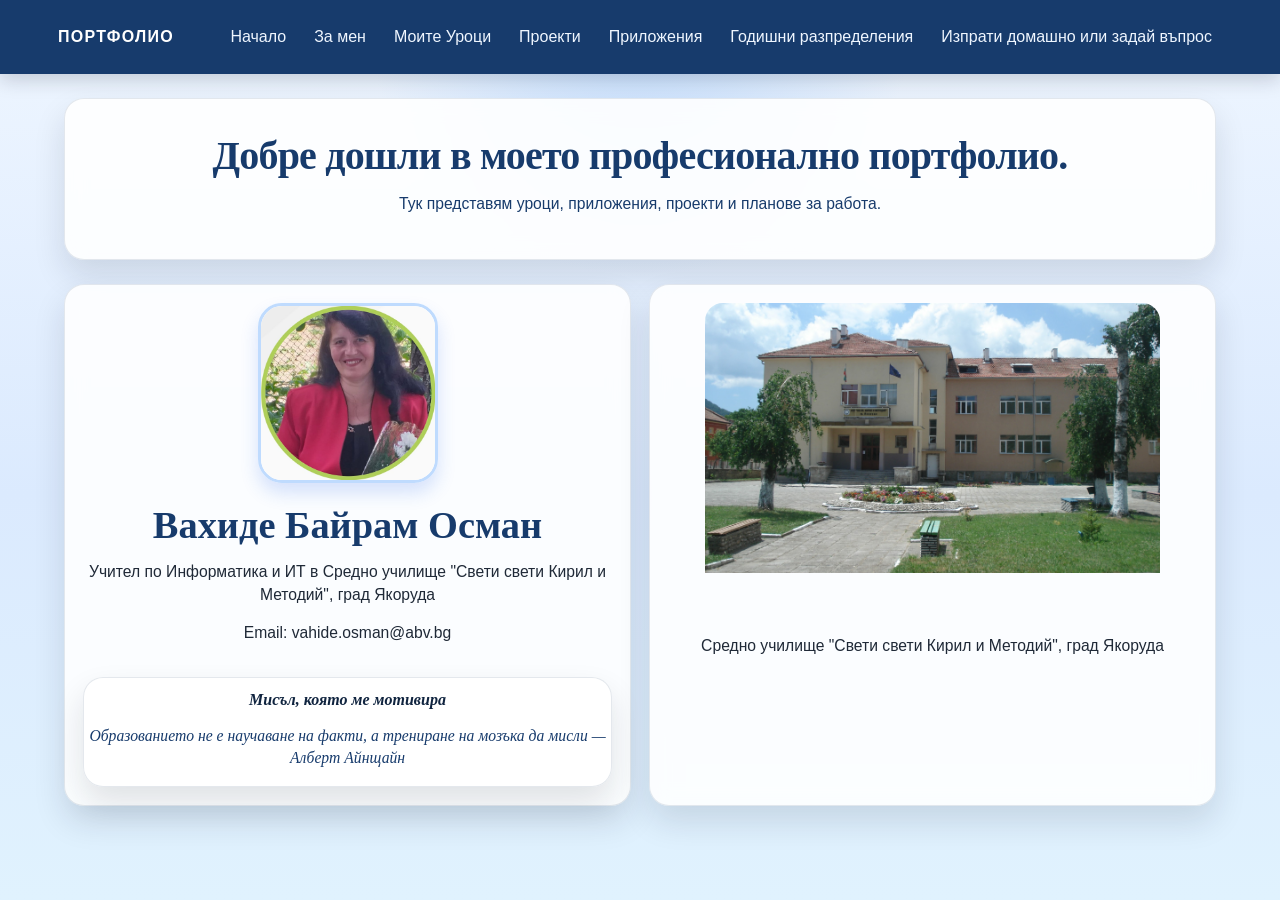
==== index.html @ 43880a48 "Commit all files" ====
<!DOCTYPE html>
<html lang="bg">
  <head>
    <meta charset="UTF-8" />
    <meta name="viewport" content="width=device-width, initial-scale=1.0" />
    <title>Портфолио за AI проект</title>
    <link rel="stylesheet" href="styles.css" />
  </head>
  <body>
    <nav class="navbar">
      <div class="navbar-inner">
        <p class="brand">Портфолио</p>
        <ul class="nav-links">
          <li><a class="nav-link" href="index.html">Начало</a></li>
          <li><a class="nav-link" href="about.html">За мен</a></li>
          <li><a class="nav-link" href="lessons.html">Моите Уроци</a></li>
          <li><a class="nav-link" href="projects.html">Проекти</a></li>
          <li><a class="nav-link" href="apps.html">Приложения</a></li>
          <li><a class="nav-link" href="schedule.html">Годишни разпределения</a></li>
          <li><a class="nav-link" href="homework.html">Изпрати домашно или задай въпрос</a></li>
        </ul>
      </div>
    </nav>

    <main class="page-shell">
      <section class="hero">
        <div class="hero-copy">
          <h1>Добре дошли в моето професионално портфолио.</h1>
          <p class="lead">Тук представям уроци, приложения, проекти и планове за работа.</p>
        </div>

      </section>
      <section class="intro-grid">
        <article class="card profile-card">
          <div class="profile-top">
            <div class="avatar-box">
              <img src="photos/teacher.jpg" alt="Teacher photo" class="avatar-photo" />
            </div>
            <div class="teacher-meta">
              <h2 class="teacher-name">Вахиде Байрам Осман</h2>
              <p class="teacher-info">Учител по Информатика и ИТ в Средно училище "Свети свети Кирил и Методий", град Якоруда</p>
              <p class="teacher-info">Email: vahide.osman@abv.bg</p>
            </div>
          </div>
          <aside class="panel quote-panel">
            <h2>Мисъл, която ме мотивира</h2>
            <p>Образованието не е научаване на факти, а трениране на мозъка да мисли — Алберт Айнщайн</p>
          </aside>
        </article>

        <article class="card school-card">
          <img src="photos/school.jpg" alt="School building" class="school-photo" />
          <div>
            <p class="school-text">Средно училище "Свети свети Кирил и Методий", град Якоруда</p>
          </div>
        </article>
      </section>

      
    </main>
  </body>
</html>
---- styles.css ----
:root {
  color-scheme: light;
  font-family: Arial, Helvetica, sans-serif;
  background: #edf6ff;
  color: #10243f;
}

* { box-sizing: border-box; }

body {
  margin: 0;
  min-height: 100vh;
  background:
    radial-gradient(circle at top, rgba(191, 219, 254, 0.9), transparent 25%),
    linear-gradient(180deg, #eff6ff 0%, #dbeafe 55%, #e0f2fe 100%);
  color: #10243f;
}

.page-shell {
  max-width: 1200px;
  margin: 0 auto;
  padding: 24px;
}

.navbar {
  background: #173b6c;
  box-shadow: 0 6px 18px rgba(15, 23, 42, 0.18);
}

.navbar-inner {
  max-width: 1200px;
  margin: 0 auto;
  padding: 12px 18px;
  display: flex;
  flex-wrap: wrap;
  align-items: center;
  justify-content: space-between;
  gap: 12px;
}

.brand {
  color: #fff;
  text-decoration: none;
  font-weight: 700;
  letter-spacing: 0.08em;
  text-transform: uppercase;
}

.nav-links {
  display: flex;
  flex-wrap: wrap;
  gap: 8px;
  list-style: none;
  margin: 0;
  padding: 0;
}

.nav-link {
  color: #eff6ff;
  text-decoration: none;
  padding: 8px 10px;
  border-radius: 8px;
  transition: background 0.2s ease;
}

.nav-link:hover,
.nav-link.active {
  background: rgba(191, 219, 254, 0.16);
}

.hero,
.card,
.panel {
  background: rgba(255, 255, 255, 0.88);
  border: 1px solid rgba(148, 163, 184, 0.25);
  border-radius: 20px;
  box-shadow: 0 16px 32px rgba(15, 23, 42, 0.12);
  backdrop-filter: blur(10px);
}

.hero {
  display: grid;
  grid-template-columns: 1.1fr 0.9fr;
  gap: 24px;
  padding: 28px;
  align-items: center;
}

.eyebrow {
  text-transform: uppercase;
  letter-spacing: 0.18em;
  font-size: 0.82rem;
  color: #2563eb;
}

h1, h2, h3 {
  color: #10243f;
}

h1 {
  font-size: clamp(1.6rem, 4vw, 2.5rem);
  margin: 8px 0 10px;
  line-height: 1.05;
  letter-spacing: -0.02em;
  font-family: "Segoe UI", "Trebuchet MS", Georgia, serif;
  color: #173b6c;
  text-align: center;
}

.hero-copy {
  max-width: 640px;
  margin: 0 auto;
  text-align: center;
  color: #173b6c;
}

.hero-copy .eyebrow,
.hero-copy .lead {
  color: #173b6c;
}

.accent-script {
  font-family: "Palatino Linotype", "Book Antiqua", Georgia, serif;
  color: #1e3a8a;
  font-weight: 700;
  font-size: 1.08em;
}

.lead,
.card p,
.panel p {
  color: #1f2937;
  line-height: 1.45;
  font-size: 0.98rem;
}

.pill-row {
  display: flex;
  flex-wrap: wrap;
  gap: 10px;
  margin-top: 18px;
}

.pill {
  padding: 8px 12px;
  border-radius: 999px;
  background: #dbeafe;
  border: 1px solid #bfdbfe;
  color: #1e3a8a;
  font-size: 0.95rem;
}

.grid {
  display: grid;
  grid-template-columns: repeat(3, 1fr);
  gap: 18px;
  margin-top: 18px;
}

.intro-grid {
  display: flex;
  flex-wrap: wrap;
  gap: 18px;
  margin-top: 24px;
}

.profile-card,
.school-card {
  display: flex;
  flex-direction: column;
  gap: 16px;
  align-items: center;
  flex: 1 1 320px;
}

.profile-top {
  display: flex;
  align-items: center;
  gap: 16px;
  width: 100%;
  justify-content: center;
}

.teacher-meta {
  text-align: left;
}

.avatar-box {
  width: 180px;
  height: 180px;
  border-radius: 24px;
  overflow: hidden;
  border: 3px solid #bfdbfe;
  box-shadow: 0 10px 18px rgba(37, 99, 235, 0.18);
}

.avatar-photo {
  width: 100%;
  height: 100%;
  object-fit: cover;
  display: block;
}

.school-photo {
  height: 300px;
  padding-bottom: 30px;
  border-radius: 18px;
}

.teacher-name {
  color: #173b6c;
  font-size: clamp(1.7rem, 5vw, 2.4rem);
  line-height: 1.05;
  margin: 6px 0 8px;
  font-family: "Palatino Linotype", "Book Antiqua", Georgia, serif;
}

.teacher-info,
.school-text {
  color: #173b6c;
  font-size: 1rem;
  line-height: 1.5;
  font-family: "Segoe UI", Tahoma, Geneva, Verdana, sans-serif;
}

.quote-panel {
  text-align: center;
  color: #173b6c;
  font-style: italic;
  font-family: "Segoe Script", "Brush Script MT", cursive;
}

.quote-panel h2 {
  font-size: 1rem;
  margin-bottom: 6px;
}

.quote-panel p {
  color: #173b6c;
}

.card {
  padding: 18px;
}

.form-card {
  max-width: 820px;
  margin: 24px auto 0;
}

.homework-form {
  display: grid;
  gap: 14px;
}

.homework-form label {
  display: grid;
  gap: 6px;
  color: #173b6c;
  font-weight: 600;
}

.homework-form input,
.homework-form textarea {
  padding: 10px 12px;
  border: 1px solid #bfdbfe;
  border-radius: 10px;
  background: #f8fbff;
  color: #10243f;
  font: inherit;
}

.submit-btn {
  justify-self: start;
  border: none;
  border-radius: 10px;
  padding: 10px 16px;
  background: #173b6c;
  color: #fff;
  font-weight: 700;
  cursor: pointer;
}

.submit-btn:hover {
  background: #0f2a4d;
}

.content-grid {
  display: grid;
  grid-template-columns: repeat(2, 1fr);
  gap: 18px;
  margin-top: 24px;
}

.photo-card {
  display: flex;
  flex-direction: column;
  gap: 12px;
}

.photo-card-image {
  width: 100%;
  height: 180px;
  object-fit: cover;
  border-radius: 14px;
}

.certificate-section {
  margin-top: 24px;
}

.section-heading {
  margin-bottom: 16px;
}

.certificate-grid {
  display: grid;
  grid-template-columns: repeat(auto-fill, minmax(100px, 1fr));
  gap: 6px;
}

.gallery-card {
  position: relative;
  padding: 0;
  border: none;
  border-radius: 8px;
  background: transparent;
  box-shadow: none;
  text-align: left;
  cursor: pointer;
  transition: transform 0.15s ease, opacity 0.15s ease;
  aspect-ratio: 1;
}

.gallery-card:hover {
  transform: scale(1.05);
  box-shadow: 0 4px 12px rgba(17, 24, 39, 0.15);
}

.gallery-card img {
  width: 100%;
  height: 100%;
  object-fit: cover;
  border-radius: 8px;
}

.gallery-card span {
  position: absolute;
  inset: 0;
  display: flex;
  align-items: flex-end;
  padding: 8px;
  color: #fff;
  font-weight: 600;
  font-size: 0.75rem;
  background: linear-gradient(transparent, rgba(0, 0, 0, 0.4));
  border-radius: 8px;
  opacity: 0;
  transition: opacity 0.2s ease;
}

.gallery-card:hover span {
  opacity: 1;
}

.lightbox {
  position: fixed;
  inset: 0;
  display: none;
  align-items: center;
  justify-content: center;
  background: rgba(7, 18, 33, 0.82);
  z-index: 1000;
  padding: 20px;
}

.lightbox.open {
  display: flex;
}

.lightbox img {
  max-width: 100%;
  max-height: 90vh;
  border-radius: 18px;
  box-shadow: 0 18px 40px rgba(0, 0, 0, 0.35);
}

.lightbox-close {
  position: absolute;
  top: 18px;
  right: 18px;
  border: none;
  background: rgba(255, 255, 255, 0.9);
  color: #10243f;
  width: 42px;
  height: 42px;
  border-radius: 50%;
  cursor: pointer;
  font-size: 1.3rem;
}

body.modal-open {
  overflow: hidden;
}

@media (max-width: 2560px) {
  .content-grid { grid-template-columns: 1fr; }
}

@media (max-width: 2560px) {
  .hero {
    grid-template-columns: 1fr;
    text-align: center;
  }

  .hero-copy {
    max-width: 100%;
    margin: 0 auto;
    text-align: center;
  }

  .profile-top {
    flex-direction: column;
    text-align: center;
  }

  .teacher-meta {
    text-align: center;
  }

  .grid { grid-template-columns: 1fr; }
}

.class-section {
  margin-top: 24px;
}

.class-section h2 {
  color: #173b6c;
  margin-bottom: 18px;
  font-size: 1.3rem;
  font-weight: 700;
}

.documents-grid {
  display: grid;
  grid-template-columns: repeat(auto-fill, minmax(150px, 1fr));
  gap: 12px;
}

.doc-card {
  display: flex;
  flex-direction: column;
  align-items: center;
  justify-content: center;
  gap: 8px;
  padding: 16px;
  border: 2px solid #d8e6ff;
  border-radius: 12px;
  background: #f8fbff;
  text-decoration: none;
  color: #173b6c;
  text-align: center;
  cursor: pointer;
  transition: all 0.2s ease;
}

.doc-card:hover {
  border-color: #173b6c;
  background: #eef5ff;
  box-shadow: 0 6px 16px rgba(23, 59, 108, 0.12);
  transform: translateY(-2px);
}

.doc-icon {
  font-size: 2.2rem;
}

.doc-name {
  color: #173b6c;
  font-weight: 600;
  font-size: 0.88rem;
  line-height: 1.3;
  word-break: break-word;
}

.doc-card:active {
  transform: scale(0.98);
}

/* Apps cards */
.apps-section {
  margin-top: 24px;
}

.apps-grid {
  display: grid;
  grid-template-columns: repeat(auto-fit, minmax(240px, 1fr));
  gap: 16px;
  margin-top: 12px;
}

.app-card {
  display: flex;
  gap: 12px;
  align-items: flex-start;
  padding: 14px;
  border-radius: 14px;
  background: linear-gradient(180deg, #ffffff, #f6fbff);
  border: 1px solid rgba(23,59,108,0.06);
  text-decoration: none;
  color: inherit;
  transition: transform 0.14s ease, box-shadow 0.14s ease;
}

.app-card:hover {
  transform: translateY(-4px);
  box-shadow: 0 10px 30px rgba(17,24,39,0.08);
}

.app-logo {
  width: 64px;
  height: 64px;
  border-radius: 12px;
  display: grid;
  place-items: center;
  font-size: 1.6rem;
  background: #eef6ff;
  color: #173b6c;
}

.app-body h3 {
  margin: 0 0 6px 0;
  color: #173b6c;
}

.app-body p { margin: 0 0 6px 0; color: #475569; }

.app-note { font-size: 0.9rem; color: #6b7280; }

.teacher-panel {
  margin-top: 24px;
  padding: 18px;
}

.teacher-bar {
  display: flex;
  flex-wrap: wrap;
  gap: 16px;
  align-items: center;
  justify-content: space-between;
}

.teacher-actions {
  display: flex;
  flex-wrap: wrap;
  gap: 12px;
  align-items: center;
  margin-top: 14px;
}

.status-text {
  color: #173b6c;
  font-weight: 600;
}

.action-btn {
  border: none;
  border-radius: 10px;
  padding: 10px 16px;
  background: #173b6c;
  color: #fff;
  cursor: pointer;
  font-weight: 700;
}

.secondary-btn {
  background: #4f7aaf;
}

.danger-btn {
  background: #c0392b;
}

.primary-btn {
  background: #1d4ed8;
}

.action-btn:hover {
  opacity: 0.95;
}

.hidden {
  display: none !important;
}

.modal {
  position: fixed;
  inset: 0;
  display: none;
  align-items: center;
  justify-content: center;
  padding: 20px;
  background: rgba(7, 18, 33, 0.72);
  z-index: 10000;
}

.modal.open {
  display: flex;
}

.modal-content {
  width: 100%;
  max-width: 460px;
  padding: 24px;
  border-radius: 22px;
  background: #fff;
  box-shadow: 0 18px 40px rgba(0, 0, 0, 0.12);
  position: relative;
}

.close-modal {
  position: absolute;
  top: 16px;
  right: 16px;
  border: none;
  background: #f4f6fb;
  width: 38px;
  height: 38px;
  border-radius: 50%;
  color: #173b6c;
  font-size: 1.2rem;
  cursor: pointer;
}

.modal-content label {
  display: grid;
  gap: 6px;
  margin-bottom: 14px;
  color: #173b6c;
}

.modal-content input[type="text"],
.modal-content input[type="password"],
.modal-content input[type="file"] {
  width: 100%;
  padding: 10px 12px;
  border: 1px solid #bfdbfe;
  border-radius: 10px;
  background: #f8fbff;
  color: #10243f;
  font: inherit;
}

.modal-footer {
  display: flex;
  justify-content: flex-end;
  gap: 10px;
  margin-top: 12px;
}

.note-text,
.help-text,
.error-text {
  color: #374151;
  font-size: 0.95rem;
  margin-top: 8px;
}

.error-text {
  color: #c0392b;
}

.doc-link {
  color: #173b6c;
  font-weight: 700;
  text-decoration: none;
}

.doc-class {
  margin: 0;
  color: #475569;
  font-size: 0.95rem;
}

/* Projects cards */
.projects-section {
  margin-top: 24px;
}

.projects-grid {
  display: grid;
  grid-template-columns: repeat(auto-fit, minmax(280px, 1fr));
  gap: 18px;
  margin-top: 16px;
}

.project-card {
  display: flex;
  flex-direction: column;
  gap: 12px;
  padding: 20px;
  border-radius: 16px;
  background: linear-gradient(135deg, #ffffff 0%, #f8fbff 100%);
  border: 1px solid rgba(23,59,108,0.08);
  box-shadow: 0 8px 20px rgba(23,59,108,0.06);
  text-decoration: none;
  color: inherit;
  transition: transform 0.2s ease, box-shadow 0.2s ease, border-color 0.2s ease;
}

.project-card:hover {
  transform: translateY(-6px);
  box-shadow: 0 16px 40px rgba(23,59,108,0.12);
  border-color: rgba(23,59,108,0.15);
}

.project-header {
  display: flex;
  gap: 12px;
  align-items: flex-start;
}

.project-icon {
  width: 54px;
  height: 54px;
  border-radius: 12px;
  display: grid;
  place-items: center;
  font-size: 1.8rem;
  background: linear-gradient(135deg, #dbeafe 0%, #eef6ff 100%);
  color: #173b6c;
  flex-shrink: 0;
}

.project-header h3 {
  margin: 0;
  color: #173b6c;
  font-size: 1.15rem;
  line-height: 1.3;
}

.project-body {
  display: flex;
  flex-direction: column;
  gap: 10px;
}

.project-body p {
  margin: 0;
  color: #1f2937;
  font-size: 0.95rem;
  line-height: 1.5;
}

.project-tech {
  display: flex;
  flex-wrap: wrap;
  gap: 6px;
  margin: 6px 0;
}

.tech-tag {
  display: inline-block;
  padding: 4px 10px;
  border-radius: 6px;
  background: #dbeafe;
  border: 1px solid #bfdbfe;
  color: #173b6c;
  font-size: 0.85rem;
  font-weight: 600;
}

.project-link {
  display: inline-block;
  padding: 10px 14px;
  border-radius: 8px;
  background: #173b6c;
  color: #fff;
  text-decoration: none;
  font-weight: 600;
  font-size: 0.95rem;
  transition: background 0.2s ease;
  align-self: flex-start;
  margin-top: 6px;
}

.project-link:hover {
  background: #0f2a4d;
}
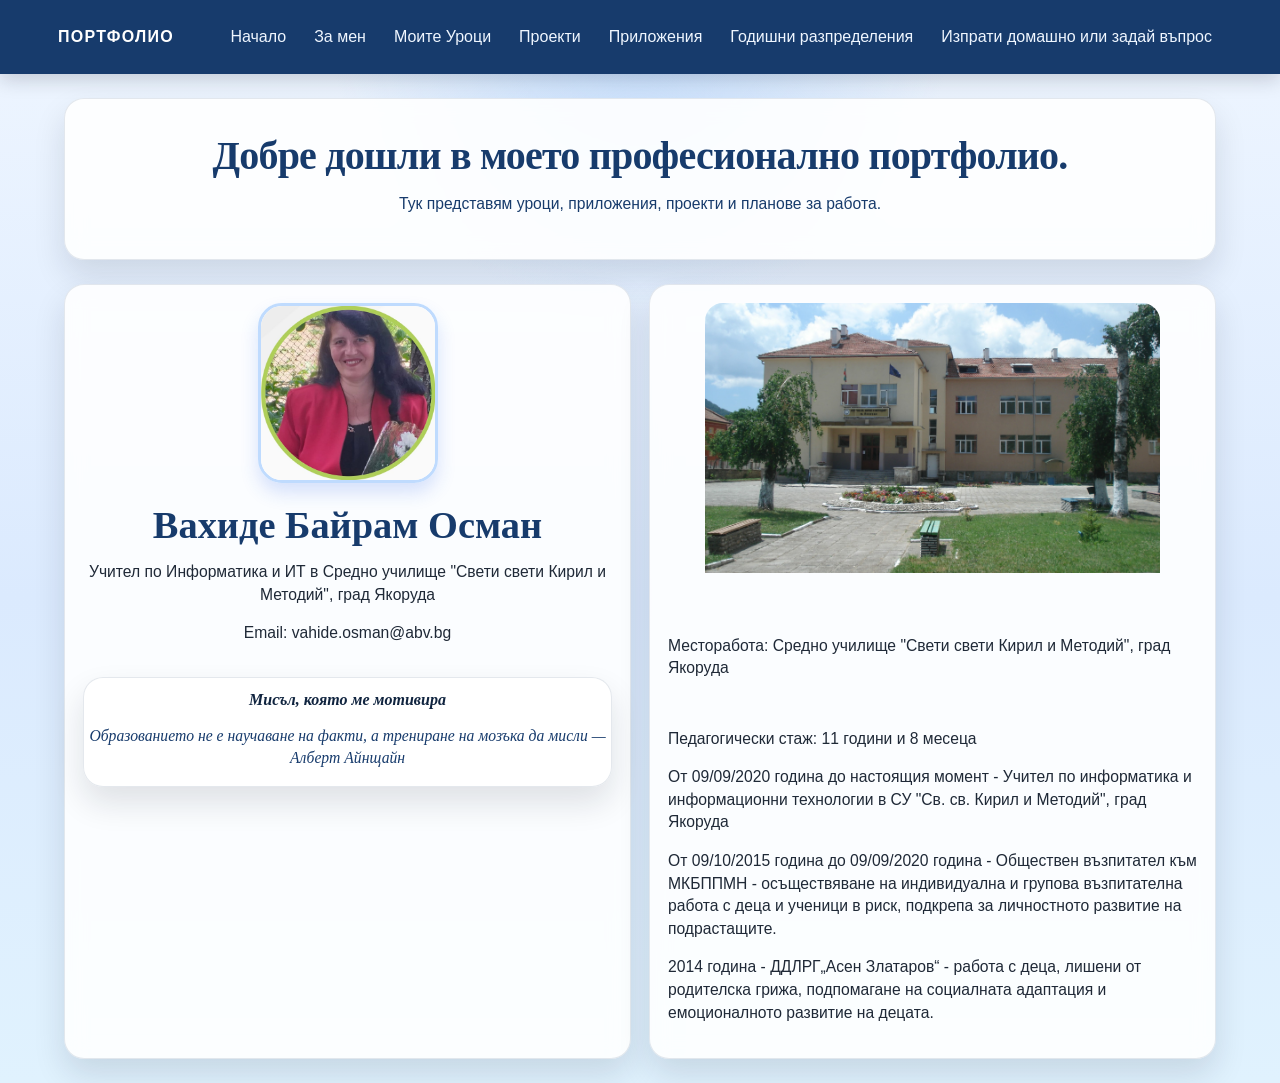
==== commit 8675eff6: "Changes" ====
--- a/index.html
+++ b/index.html
@@ -51,7 +51,13 @@
         <article class="card school-card">
           <img src="photos/school.jpg" alt="School building" class="school-photo" />
           <div>
-            <p class="school-text">Средно училище "Свети свети Кирил и Методий", град Якоруда</p>
+            <p class="school-text">Месторабота: Средно училище "Свети свети Кирил и Методий", град Якоруда</p>
+          </div>
+          <div>
+            <p class="school-text">Педагогически стаж: 11 години и 8 месеца</br></p>
+            <p class="school-text">От 09/09/2020 година до настоящия момент - Учител по информатика и информационни технологии в СУ "Св. св. Кирил и Методий", град Якоруда</br></p>
+            <p class="school-text">От 09/10/2015 година до 09/09/2020 година - Обществен възпитател към МКБППМН - осъществяване на индивидуална и групова възпитателна работа с деца и ученици в риск, подкрепа за личностното развитие на подрастащите.</br></p>
+            <p class="school-text"> 2014 година - ДДЛРГ„Асен Златаров“ - работа с деца, лишени от родителска грижа, подпомагане на социалната адаптация и емоционалното развитие на децата.</br></p>
           </div>
         </article>
       </section>
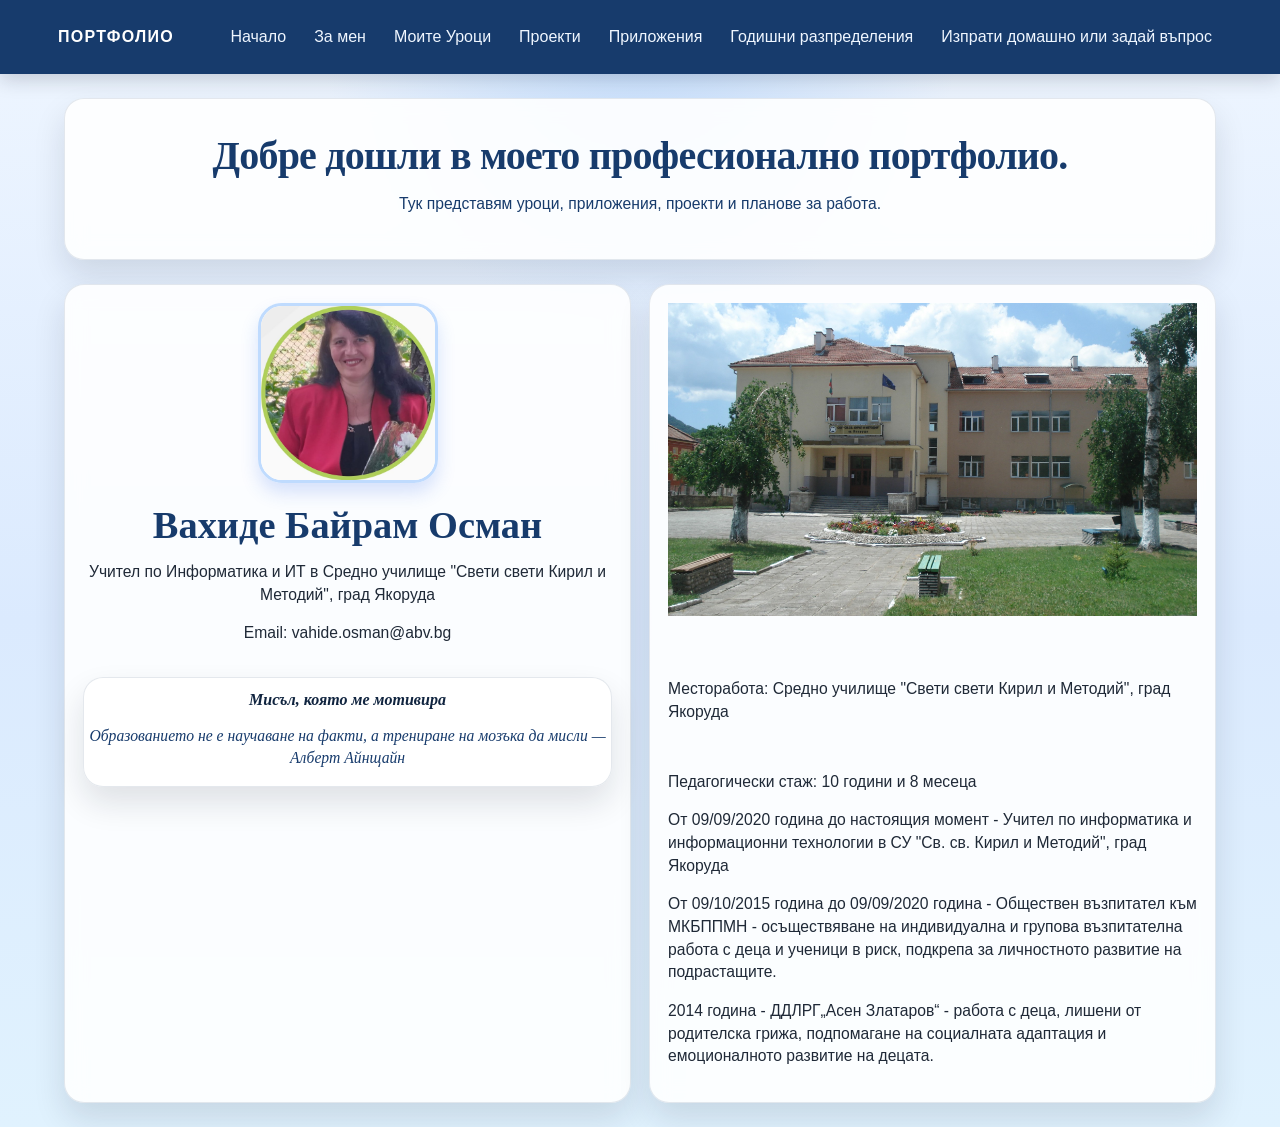
==== commit 6e0b7bc5: "Change for years" ====
--- a/index.html
+++ b/index.html
@@ -54,7 +54,7 @@
             <p class="school-text">Месторабота: Средно училище "Свети свети Кирил и Методий", град Якоруда</p>
           </div>
           <div>
-            <p class="school-text">Педагогически стаж: 11 години и 8 месеца</br></p>
+            <p class="school-text">Педагогически стаж: 10 години и 8 месеца</br></p>
             <p class="school-text">От 09/09/2020 година до настоящия момент - Учител по информатика и информационни технологии в СУ "Св. св. Кирил и Методий", град Якоруда</br></p>
             <p class="school-text">От 09/10/2015 година до 09/09/2020 година - Обществен възпитател към МКБППМН - осъществяване на индивидуална и групова възпитателна работа с деца и ученици в риск, подкрепа за личностното развитие на подрастащите.</br></p>
             <p class="school-text"> 2014 година - ДДЛРГ„Асен Златаров“ - работа с деца, лишени от родителска грижа, подпомагане на социалната адаптация и емоционалното развитие на децата.</br></p>
--- a/styles.css
+++ b/styles.css
@@ -194,17 +194,15 @@
   box-shadow: 0 10px 18px rgba(37, 99, 235, 0.18);
 }
 
-.avatar-photo {
+.avatar-photo, .school-photo{
   width: 100%;
   height: 100%;
   object-fit: cover;
-  display: block;
+  display: block
 }
 
 .school-photo {
-  height: 300px;
   padding-bottom: 30px;
-  border-radius: 18px;
 }
 
 .teacher-name {
